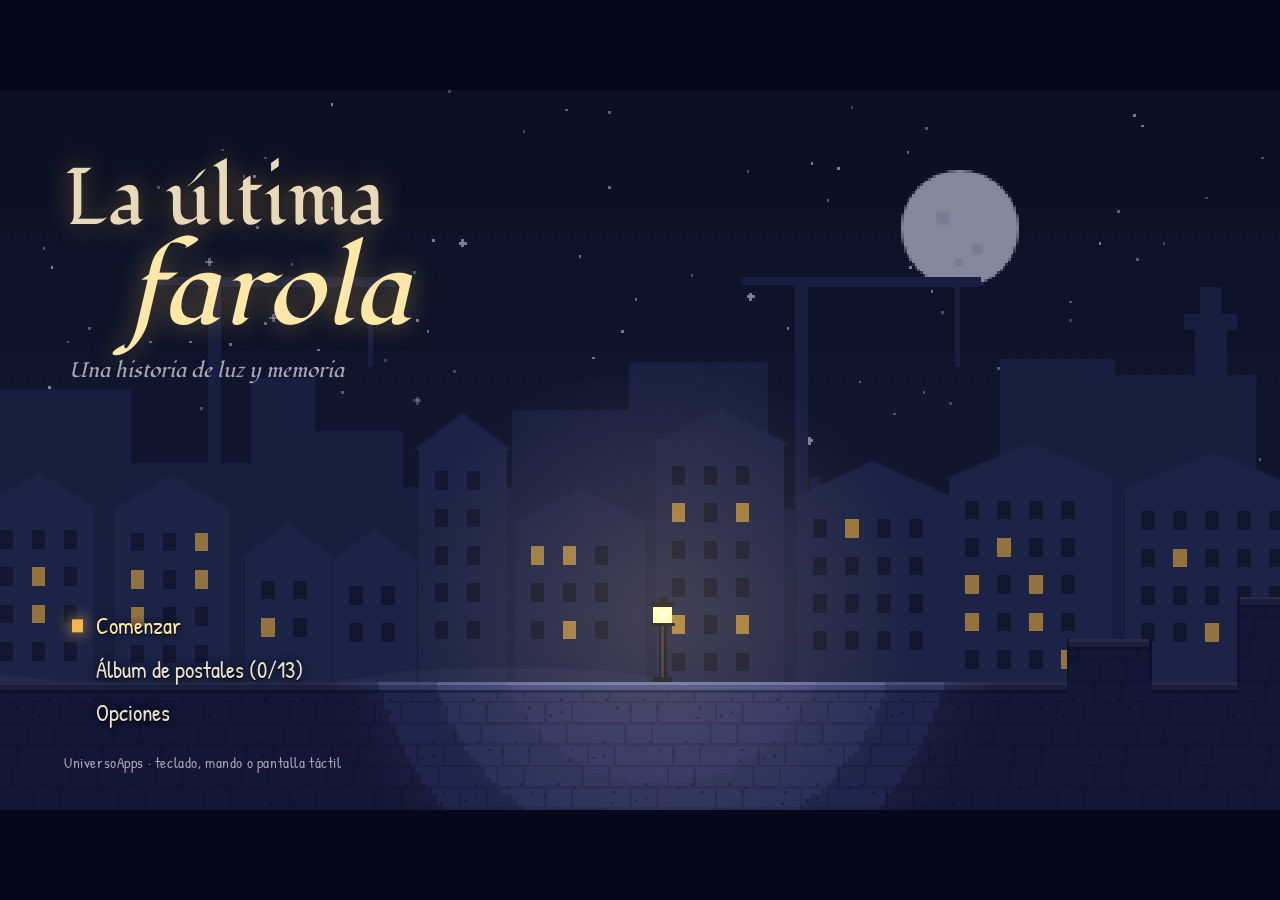
==== index.html @ 629860d8 "Create index.html" ====
<!doctype html>
<html lang="es">
<head>
<meta charset="utf-8">
<title>La última farola</title>
<meta name="viewport" content="width=device-width, initial-scale=1">
<meta http-equiv="refresh" content="0; url=LaUltimaFarola/">
<link rel="canonical" href="LaUltimaFarola/">
</head>
<body style="background:#05071a;color:#e9e2cf;font-family:Georgia,serif;text-align:center;padding-top:20vh">
<p><a style="color:#f2b84b" href="LaUltimaFarola/">Jugar La última farola</a></p>
<script>location.replace('LaUltimaFarola/' + location.hash);</script>
</body>
</html>
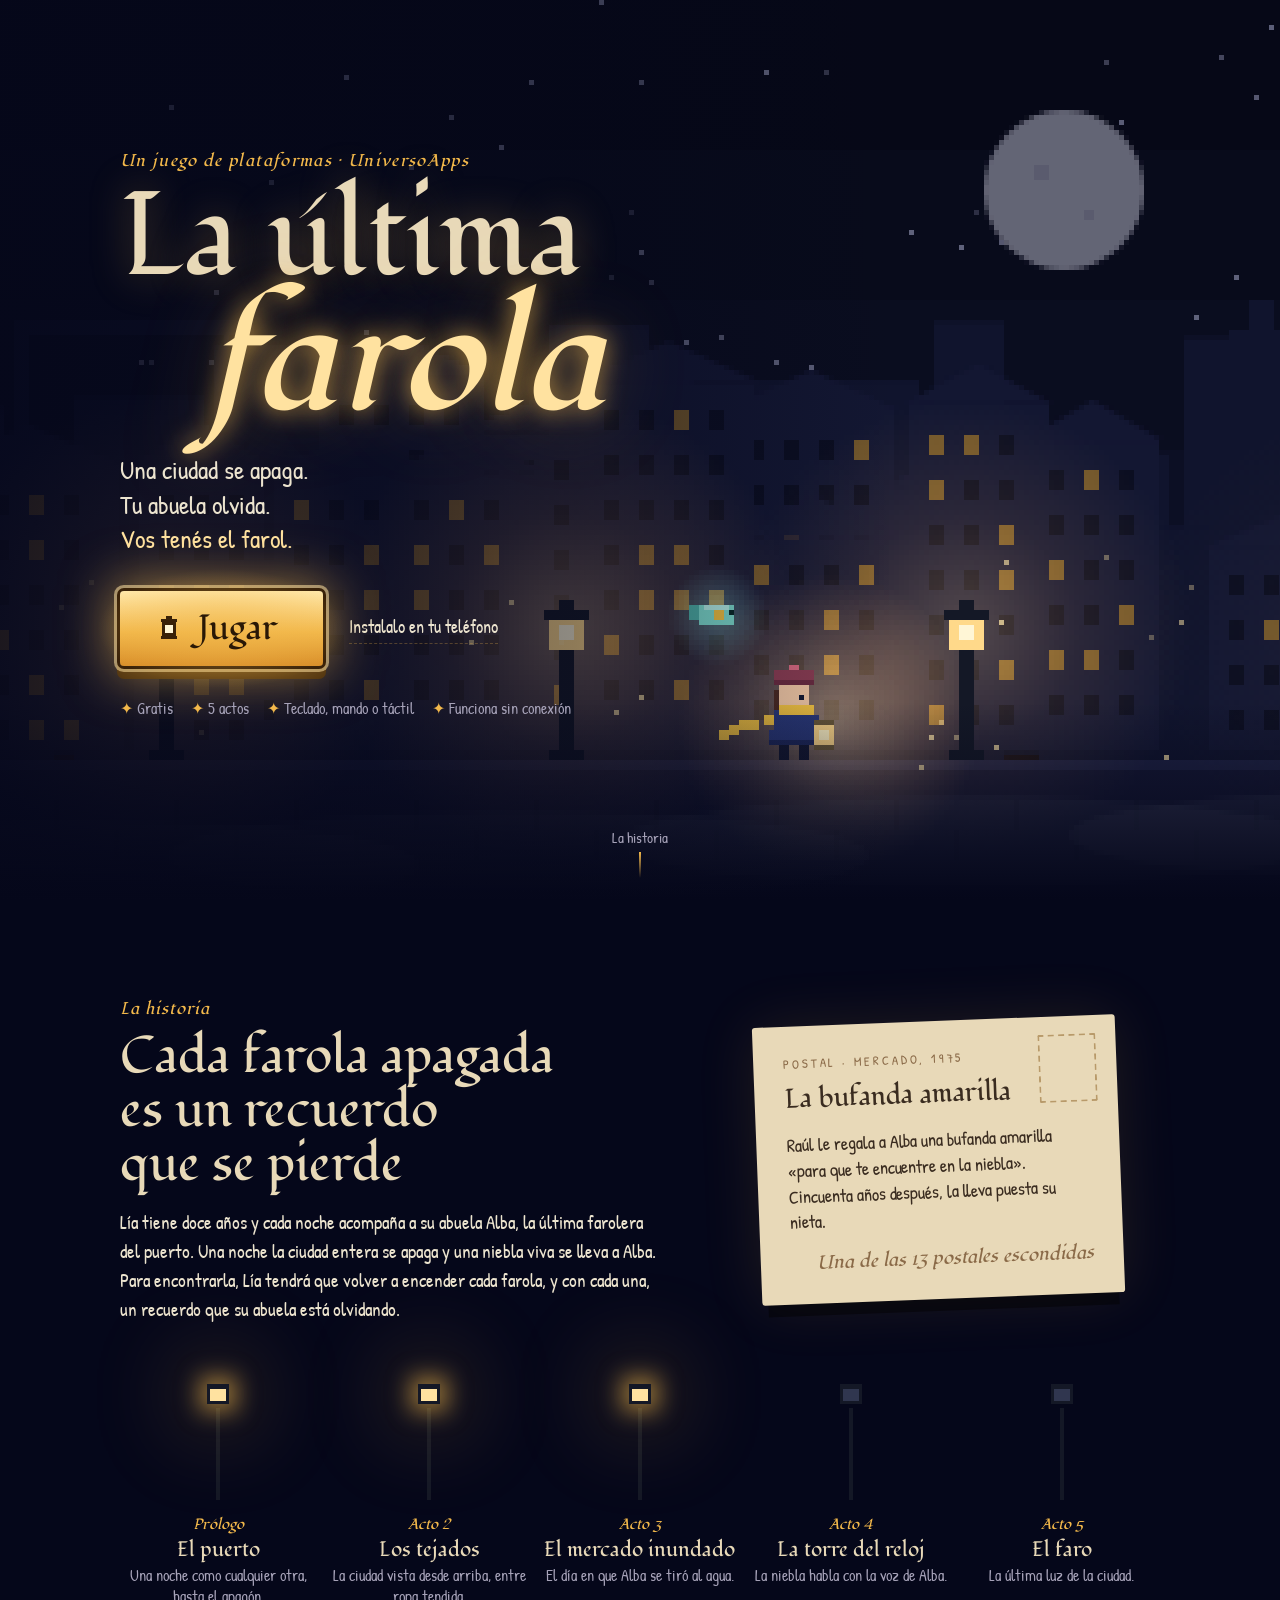
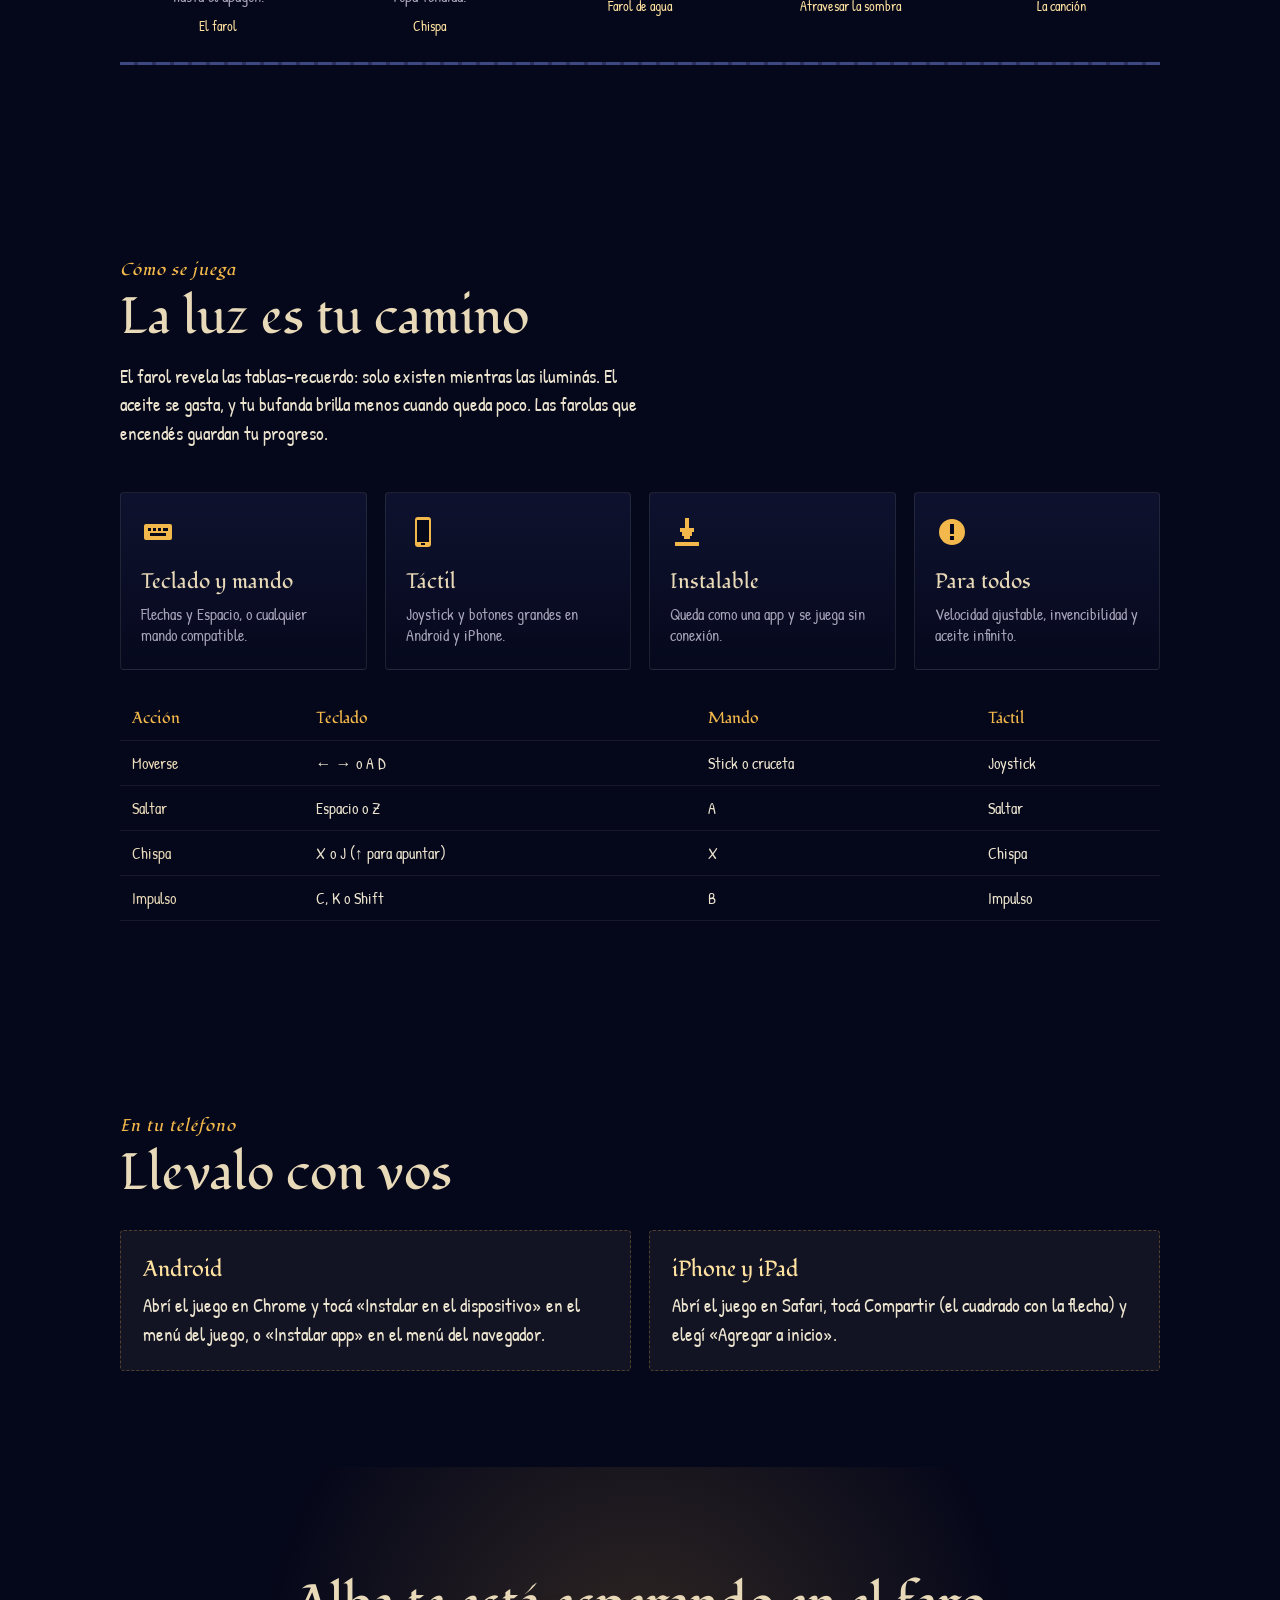
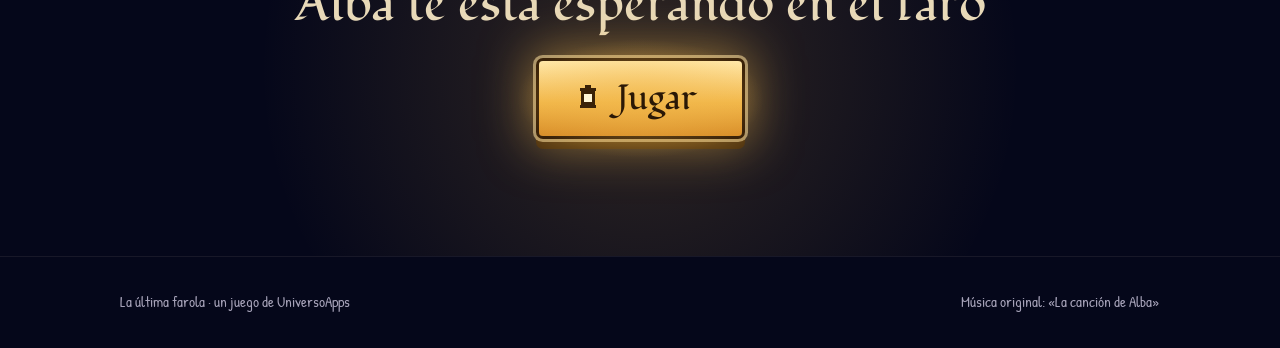
==== commit 840b689d: "Update index.html" ====
--- a/index.html
+++ b/index.html
@@ -3,12 +3,377 @@
 <head>
 <meta charset="utf-8">
 <title>La última farola</title>
-<meta name="viewport" content="width=device-width, initial-scale=1">
-<meta http-equiv="refresh" content="0; url=LaUltimaFarola/">
-<link rel="canonical" href="LaUltimaFarola/">
+<meta name="viewport" content="width=device-width, initial-scale=1, viewport-fit=cover">
+<meta name="description" content="Un juego de plataformas sobre Lía, su abuela Alba y una ciudad que se apaga. Jugalo gratis en el navegador o instalalo en tu teléfono.">
+<meta name="theme-color" content="#05071a">
+<meta property="og:title" content="La última farola">
+<meta property="og:description" content="Una ciudad se apaga. Tu abuela olvida. Vos tenés el farol.">
+<meta property="og:image" content="LaUltimaFarola/icon-512.png">
+<link rel="icon" type="image/png" href="LaUltimaFarola/icon-192.png">
+<link rel="apple-touch-icon" href="LaUltimaFarola/apple-touch-icon.png">
+<link rel="preconnect" href="https://fonts.googleapis.com">
+<link rel="preconnect" href="https://fonts.gstatic.com" crossorigin>
+<link rel="stylesheet" href="https://fonts.googleapis.com/css2?family=Fondamento:ital@0;1&family=Patrick+Hand&display=swap">
+<style>
+/* Concepto: la portada es la calle del puerto de noche; todo lo que importa está iluminado por la farola. */
+:root {
+  --night: #05071a;
+  --night-2: #0c1230;
+  --ink: #ece4cf;
+  --ink-dim: #a7a3b9;
+  --amber: #f2b84b;
+  --amber-hi: #ffe2a0;
+  --sepia: #e8d9b8;
+  --sepia-ink: #3a2c20;
+  --line: rgba(242, 184, 75, 0.28);
+  --display: 'Fondamento', 'Palatino Linotype', 'Book Antiqua', Georgia, serif;
+  --hand: 'Patrick Hand', 'Trebuchet MS', sans-serif;
+  color-scheme: dark;
+}
+* { box-sizing: border-box; }
+html { scroll-behavior: smooth; }
+body { margin: 0; background: var(--night); color: var(--ink); font-family: var(--hand); font-size: 19px; line-height: 1.5; -webkit-font-smoothing: antialiased; overflow-x: hidden; }
+a { color: inherit; }
+.wrap { width: 100%; max-width: 1080px; margin: 0 auto; padding-left: max(20px, env(safe-area-inset-left, 0px)); padding-right: max(20px, env(safe-area-inset-right, 0px)); }
+
+/* ---------- portada ---------- */
+.hero { position: relative; min-height: 100svh; background: #0a0e20; display: grid; align-items: center; overflow: hidden; isolation: isolate; }
+#scene { position: absolute; inset: 0; width: 100%; height: 100%; image-rendering: pixelated; image-rendering: crisp-edges; z-index: -2; }
+.hero::after { content: ''; position: absolute; inset: 0; z-index: -1; background: linear-gradient(90deg, rgba(5, 7, 26, 0.82) 0%, rgba(5, 7, 26, 0.45) 45%, rgba(5, 7, 26, 0) 70%), linear-gradient(0deg, var(--night) 0%, rgba(5, 7, 26, 0) 22%); }
+.hero-inner { padding-block: max(64px, env(safe-area-inset-top, 0px)) 96px; }
+.kicker { font-family: var(--display); font-style: italic; color: var(--amber); font-size: 1.05rem; letter-spacing: 0.08em; margin: 0 0 10px; opacity: 0; animation: rise 1s 0.2s forwards; }
+h1 { margin: 0; font-family: var(--display); font-weight: 400; line-height: 0.92; font-size: clamp(3.4rem, 10vw, 7.4rem); color: var(--sepia); text-shadow: 0 0 40px rgba(242, 184, 75, 0.35); text-wrap: balance; opacity: 0; animation: rise 1.2s 0.4s forwards; }
+h1 em { display: block; padding-left: 0.55em; color: var(--amber-hi); font-size: 1.28em; text-shadow: 0 0 24px rgba(242, 184, 75, 0.75), 0 0 80px rgba(242, 184, 75, 0.4); animation: flicker 6s 2s infinite; }
+.tagline { max-width: 30ch; font-size: clamp(1.25rem, 2.6vw, 1.6rem); line-height: 1.35; margin: 22px 0 34px; color: var(--ink); opacity: 0; animation: rise 1s 0.9s forwards; }
+.tagline span { display: block; }
+.tagline span:last-child { color: var(--amber-hi); }
+.cta { display: flex; flex-wrap: wrap; align-items: center; gap: 18px 26px; opacity: 0; animation: rise 1s 1.2s forwards; }
+
+.play {
+  position: relative; display: inline-flex; align-items: center; gap: 14px; text-decoration: none;
+  font-family: var(--display); font-size: clamp(1.7rem, 4vw, 2.2rem); line-height: 1; color: #2a1806;
+  padding: 20px 46px 20px 34px; border-radius: 4px; background: linear-gradient(180deg, #ffe7a8 0%, #f2b84b 55%, #d98f2a 100%);
+  box-shadow: 0 0 0 3px #3a2208, 0 0 0 6px rgba(255, 226, 160, 0.55), 0 0 50px 8px rgba(242, 184, 75, 0.55), 0 10px 0 3px #3a2208;
+  transform: translateY(0); transition: transform 0.15s, box-shadow 0.15s;
+}
+.play::before { content: ''; position: absolute; inset: -22px; border-radius: 12px; background: radial-gradient(closest-side, rgba(242, 184, 75, 0.45), rgba(242, 184, 75, 0)); z-index: -1; animation: halo 2.4s ease-in-out infinite; }
+.play svg { width: 30px; height: 30px; flex: none; }
+.play:hover { transform: translateY(-3px); box-shadow: 0 0 0 3px #3a2208, 0 0 0 6px rgba(255, 226, 160, 0.8), 0 0 70px 14px rgba(242, 184, 75, 0.7), 0 13px 0 3px #3a2208; }
+.play:active { transform: translateY(6px); box-shadow: 0 0 0 3px #3a2208, 0 0 0 6px rgba(255, 226, 160, 0.55), 0 0 40px 6px rgba(242, 184, 75, 0.5), 0 4px 0 3px #3a2208; }
+.play:focus-visible { outline: 3px solid var(--ink); outline-offset: 8px; }
+.ghost { font-size: 1.15rem; color: var(--ink); text-decoration: none; border-bottom: 1px dashed var(--line); padding-bottom: 2px; }
+.ghost:hover, .ghost:focus-visible { color: var(--amber-hi); border-color: var(--amber); outline: none; }
+.chips { display: flex; flex-wrap: wrap; gap: 8px 18px; margin-top: 30px; color: var(--ink-dim); font-size: 1rem; opacity: 0; animation: rise 1s 1.5s forwards; }
+.chips span::before { content: '✦ '; color: var(--amber); }
+.scroll-hint { position: absolute; left: 50%; bottom: 22px; transform: translateX(-50%); color: var(--ink-dim); font-size: 0.95rem; text-decoration: none; display: grid; justify-items: center; gap: 2px; }
+.scroll-hint i { display: block; width: 2px; height: 26px; background: linear-gradient(var(--amber), transparent); animation: drip 1.8s infinite; }
+
+@keyframes rise { from { opacity: 0; transform: translateY(14px); } to { opacity: 1; transform: none; } }
+@keyframes halo { 0%, 100% { opacity: 0.6; transform: scale(0.96); } 50% { opacity: 1; transform: scale(1.06); } }
+@keyframes flicker { 0%, 100%, 46%, 50%, 54% { opacity: 1; } 48%, 52% { opacity: 0.82; } }
+@keyframes drip { from { transform: scaleY(0.3); transform-origin: top; opacity: 1; } to { transform: scaleY(1); opacity: 0; } }
+
+/* ---------- secciones ---------- */
+section.block { padding-block: 96px; }
+.eyebrow { font-family: var(--display); font-style: italic; color: var(--amber); letter-spacing: 0.06em; margin: 0 0 8px; font-size: 1.05rem; }
+h2 { font-family: var(--display); font-weight: 400; color: var(--sepia); font-size: clamp(2.1rem, 5vw, 3.2rem); line-height: 1.05; margin: 0 0 18px; text-wrap: balance; }
+.lead { max-width: 60ch; color: var(--ink); font-size: 1.2rem; margin: 0; }
+
+.story { display: grid; grid-template-columns: minmax(0, 1.1fr) minmax(0, 0.9fr); gap: 56px; align-items: center; }
+.postcard { position: relative; background: var(--sepia); color: var(--sepia-ink); padding: 28px 30px 26px; border-radius: 3px; transform: rotate(-2.2deg); box-shadow: 0 18px 0 -6px rgba(0, 0, 0, 0.45), 0 0 60px rgba(242, 184, 75, 0.12); }
+.postcard::after { content: ''; position: absolute; top: 18px; right: 20px; width: 54px; height: 64px; border: 2px dashed #b89a6a; border-radius: 2px; }
+.postcard .label { font-size: 0.8rem; letter-spacing: 0.22em; text-transform: uppercase; color: #8a6a48; }
+.postcard h3 { font-family: var(--display); font-weight: 400; font-size: 1.7rem; margin: 6px 0 12px; max-width: 14ch; }
+.postcard p { margin: 0; font-size: 1.15rem; line-height: 1.4; }
+.postcard .sign { margin-top: 14px; text-align: right; font-family: var(--display); font-style: italic; color: #8a6a48; }
+
+/* la calle de los actos: cada acto es una farola */
+.street { position: relative; margin-top: 56px; display: grid; grid-template-columns: repeat(5, minmax(0, 1fr)); gap: 14px; }
+.street::before { content: ''; position: absolute; left: 0; right: 0; bottom: 0; height: 3px; background: repeating-linear-gradient(90deg, #3e4880 0 14px, #2a3160 14px 18px); }
+.act { position: relative; padding: 0 0 26px; text-align: center; }
+.lamp { width: 30px; height: 120px; margin: 0 auto 14px; position: relative; }
+.lamp .post { position: absolute; left: 13px; bottom: 0; width: 4px; height: 92px; background: #141826; }
+.lamp .head { position: absolute; left: 4px; top: 4px; width: 22px; height: 20px; background: #30364f; border: 3px solid #141826; border-top-width: 5px; transition: background 0.6s, box-shadow 0.6s; }
+.act.lit .lamp .head { background: var(--amber-hi); box-shadow: 0 0 22px 8px rgba(242, 184, 75, 0.55), 0 0 90px 30px rgba(242, 184, 75, 0.18); }
+.act .num { font-family: var(--display); font-style: italic; color: var(--amber); font-size: 0.95rem; }
+.act h3 { font-family: var(--display); font-weight: 400; color: var(--sepia); margin: 2px 0 4px; font-size: 1.3rem; line-height: 1.15; }
+.act p { margin: 0; color: var(--ink-dim); font-size: 0.98rem; line-height: 1.3; }
+.act .gift { display: inline-block; margin-top: 8px; font-size: 0.9rem; color: var(--amber-hi); }
+
+.features { display: grid; grid-template-columns: repeat(4, minmax(0, 1fr)); gap: 18px; margin-top: 44px; }
+.feat { padding: 22px 20px; border: 1px solid rgba(236, 228, 207, 0.1); border-radius: 4px; background: linear-gradient(180deg, rgba(20, 26, 60, 0.6), rgba(10, 13, 34, 0.4)); }
+.feat svg { width: 34px; height: 34px; color: var(--amber); }
+.feat h3 { font-family: var(--display); font-weight: 400; margin: 10px 0 6px; font-size: 1.3rem; color: var(--sepia); }
+.feat p { margin: 0; color: var(--ink-dim); font-size: 1rem; line-height: 1.35; }
+
+.keys { margin-top: 26px; width: 100%; border-collapse: collapse; font-size: 1rem; }
+.keys th, .keys td { text-align: left; padding: 10px 12px; border-bottom: 1px solid rgba(236, 228, 207, 0.08); }
+.keys th { color: var(--amber); font-weight: 400; font-family: var(--display); }
+.keys td:first-child { color: var(--sepia); }
+.table-scroll { overflow-x: auto; }
+
+.install { display: grid; grid-template-columns: repeat(2, minmax(0, 1fr)); gap: 18px; margin-top: 30px; }
+.install div { padding: 22px; border-radius: 4px; background: rgba(232, 217, 184, 0.06); border: 1px dashed var(--line); }
+.install h3 { margin: 0 0 6px; font-family: var(--display); font-weight: 400; color: var(--amber-hi); font-size: 1.35rem; }
+.install p { margin: 0; color: var(--ink); }
+
+.final { text-align: center; padding-block: 110px 120px; position: relative; overflow: hidden; }
+.final::before { content: ''; position: absolute; left: 50%; top: 52%; width: 760px; height: 760px; transform: translate(-50%, -50%); background: radial-gradient(closest-side, rgba(242, 184, 75, 0.18), rgba(242, 184, 75, 0)); pointer-events: none; }
+.final h2 { margin-bottom: 30px; position: relative; }
+.final .play { position: relative; }
+footer { padding-block: 34px calc(34px + env(safe-area-inset-bottom, 0px)); border-top: 1px solid rgba(236, 228, 207, 0.08); color: var(--ink-dim); font-size: 0.95rem; }
+footer .wrap { display: flex; flex-wrap: wrap; justify-content: space-between; gap: 10px; }
+
+@media (max-width: 860px) {
+  .story { grid-template-columns: 1fr; gap: 40px; }
+  .street { grid-template-columns: repeat(5, minmax(150px, 1fr)); overflow-x: auto; padding-bottom: 6px; scroll-snap-type: x mandatory; }
+  .act { scroll-snap-align: start; }
+  .features { grid-template-columns: repeat(2, minmax(0, 1fr)); }
+}
+@media (max-width: 560px) {
+  body { font-size: 18px; }
+  .hero { align-items: start; }
+  .hero-inner { padding-top: max(48px, env(safe-area-inset-top, 0px)); padding-bottom: 30vh; }
+  .tagline { margin: 16px 0 26px; }
+  .chips { margin-top: 22px; }
+  .hero::after { background: linear-gradient(180deg, rgba(5, 7, 26, 0.6) 0%, rgba(5, 7, 26, 0.35) 50%, rgba(5, 7, 26, 0) 70%), linear-gradient(0deg, var(--night) 0%, rgba(5, 7, 26, 0) 14%); }
+  .features, .install { grid-template-columns: 1fr; }
+  .play { padding: 18px 38px 18px 28px; }
+  section.block { padding-block: 72px; }
+}
+@media (max-height: 540px) and (orientation: landscape) {
+  .hero-inner { padding-block: 20px 36px; }
+  .kicker { margin-bottom: 2px; font-size: 0.9rem; }
+  h1 { font-size: 16vh; }
+  .tagline { margin: 10px 0 18px; font-size: 1.1rem; max-width: none; }
+  .tagline span { display: inline; }
+  .tagline span + span::before { content: ' '; }
+  .play { font-size: 1.5rem; padding: 14px 32px 14px 24px; }
+  .chips, .scroll-hint { display: none; }
+}
+@media (prefers-reduced-motion: reduce) {
+  *, *::before, *::after { animation: none !important; transition: none !important; }
+  .kicker, h1, .tagline, .cta, .chips { opacity: 1; }
+  html { scroll-behavior: auto; }
+}
+</style>
 </head>
-<body style="background:#05071a;color:#e9e2cf;font-family:Georgia,serif;text-align:center;padding-top:20vh">
-<p><a style="color:#f2b84b" href="LaUltimaFarola/">Jugar La última farola</a></p>
-<script>location.replace('LaUltimaFarola/' + location.hash);</script>
+<body>
+
+<header class="hero">
+  <canvas id="scene" width="320" height="180" aria-hidden="true"></canvas>
+  <div class="wrap hero-inner">
+    <p class="kicker">Un juego de plataformas · UniversoApps</p>
+    <h1>La última <em>farola</em></h1>
+    <p class="tagline"><span>Una ciudad se apaga.</span><span>Tu abuela olvida.</span><span>Vos tenés el farol.</span></p>
+    <div class="cta">
+      <a class="play" href="LaUltimaFarola/" id="play-top">
+        <svg viewBox="0 0 30 30" aria-hidden="true"><rect x="12" y="2" width="6" height="3" fill="#3a2208"/><rect x="7" y="5" width="16" height="3" fill="#3a2208"/><rect x="8" y="8" width="14" height="14" fill="#3a2208"/><rect x="11" y="11" width="8" height="8" fill="#fff6d6"/><rect x="7" y="22" width="16" height="3" fill="#3a2208"/></svg>
+        Jugar
+      </a>
+      <a class="ghost" href="#instalar">Instalalo en tu teléfono</a>
+    </div>
+    <div class="chips"><span>Gratis</span><span>5 actos</span><span>Teclado, mando o táctil</span><span>Funciona sin conexión</span></div>
+  </div>
+  <a class="scroll-hint" href="#historia">La historia<i></i></a>
+</header>
+
+<main>
+  <section class="block" id="historia">
+    <div class="wrap story">
+      <div>
+        <p class="eyebrow">La historia</p>
+        <h2>Cada farola apagada es un recuerdo que se pierde</h2>
+        <p class="lead">Lía tiene doce años y cada noche acompaña a su abuela Alba, la última farolera del puerto. Una noche la ciudad entera se apaga y una niebla viva se lleva a Alba. Para encontrarla, Lía tendrá que volver a encender cada farola, y con cada una, un recuerdo que su abuela está olvidando.</p>
+      </div>
+      <figure class="postcard" aria-label="Postal de Alba">
+        <div class="label">Postal · Mercado, 1975</div>
+        <h3>La bufanda amarilla</h3>
+        <p>Raúl le regala a Alba una bufanda amarilla «para que te encuentre en la niebla». Cincuenta años después, la lleva puesta su nieta.</p>
+        <div class="sign">Una de las 13 postales escondidas</div>
+      </figure>
+    </div>
+
+    <div class="wrap">
+      <div class="street" id="street" aria-label="Los cinco actos">
+        <article class="act"><div class="lamp" aria-hidden="true"><div class="post"></div><div class="head"></div></div><div class="num">Prólogo</div><h3>El puerto</h3><p>Una noche como cualquier otra, hasta el apagón.</p><span class="gift">El farol</span></article>
+        <article class="act"><div class="lamp" aria-hidden="true"><div class="post"></div><div class="head"></div></div><div class="num">Acto 2</div><h3>Los tejados</h3><p>La ciudad vista desde arriba, entre ropa tendida.</p><span class="gift">Chispa</span></article>
+        <article class="act"><div class="lamp" aria-hidden="true"><div class="post"></div><div class="head"></div></div><div class="num">Acto 3</div><h3>El mercado inundado</h3><p>El día en que Alba se tiró al agua.</p><span class="gift">Farol de agua</span></article>
+        <article class="act"><div class="lamp" aria-hidden="true"><div class="post"></div><div class="head"></div></div><div class="num">Acto 4</div><h3>La torre del reloj</h3><p>La niebla habla con la voz de Alba.</p><span class="gift">Atravesar la sombra</span></article>
+        <article class="act"><div class="lamp" aria-hidden="true"><div class="post"></div><div class="head"></div></div><div class="num">Acto 5</div><h3>El faro</h3><p>La última luz de la ciudad.</p><span class="gift">La canción</span></article>
+      </div>
+    </div>
+  </section>
+
+  <section class="block" id="como">
+    <div class="wrap">
+      <p class="eyebrow">Cómo se juega</p>
+      <h2>La luz es tu camino</h2>
+      <p class="lead">El farol revela las tablas-recuerdo: solo existen mientras las iluminás. El aceite se gasta, y tu bufanda brilla menos cuando queda poco. Las farolas que encendés guardan tu progreso.</p>
+      <div class="features">
+        <div class="feat"><svg viewBox="0 0 34 34" fill="currentColor" aria-hidden="true"><rect x="3" y="9" width="28" height="16" rx="2"/><rect x="7" y="13" width="3" height="3" fill="#05071a"/><rect x="12" y="13" width="3" height="3" fill="#05071a"/><rect x="17" y="13" width="3" height="3" fill="#05071a"/><rect x="22" y="13" width="5" height="3" fill="#05071a"/><rect x="9" y="18" width="16" height="3" fill="#05071a"/></svg><h3>Teclado y mando</h3><p>Flechas y Espacio, o cualquier mando compatible.</p></div>
+        <div class="feat"><svg viewBox="0 0 34 34" fill="currentColor" aria-hidden="true"><rect x="9" y="2" width="16" height="30" rx="3"/><rect x="11" y="5" width="12" height="22" fill="#05071a"/><rect x="15" y="28" width="4" height="2" fill="#05071a"/></svg><h3>Táctil</h3><p>Joystick y botones grandes en Android y iPhone.</p></div>
+        <div class="feat"><svg viewBox="0 0 34 34" fill="currentColor" aria-hidden="true"><rect x="15" y="3" width="4" height="16"/><rect x="10" y="13" width="14" height="4"/><rect x="12" y="17" width="10" height="4"/><rect x="14" y="21" width="6" height="3"/><rect x="5" y="27" width="24" height="4"/></svg><h3>Instalable</h3><p>Queda como una app y se juega sin conexión.</p></div>
+        <div class="feat"><svg viewBox="0 0 34 34" fill="currentColor" aria-hidden="true"><circle cx="17" cy="17" r="13"/><rect x="15" y="9" width="4" height="10" fill="#05071a"/><rect x="15" y="21" width="4" height="4" fill="#05071a"/></svg><h3>Para todos</h3><p>Velocidad ajustable, invencibilidad y aceite infinito.</p></div>
+      </div>
+      <div class="table-scroll">
+        <table class="keys">
+          <thead><tr><th>Acción</th><th>Teclado</th><th>Mando</th><th>Táctil</th></tr></thead>
+          <tbody>
+            <tr><td>Moverse</td><td>← → o A D</td><td>Stick o cruceta</td><td>Joystick</td></tr>
+            <tr><td>Saltar</td><td>Espacio o Z</td><td>A</td><td>Saltar</td></tr>
+            <tr><td>Chispa</td><td>X o J (↑ para apuntar)</td><td>X</td><td>Chispa</td></tr>
+            <tr><td>Impulso</td><td>C, K o Shift</td><td>B</td><td>Impulso</td></tr>
+          </tbody>
+        </table>
+      </div>
+    </div>
+  </section>
+
+  <section class="block" id="instalar">
+    <div class="wrap">
+      <p class="eyebrow">En tu teléfono</p>
+      <h2>Llevalo con vos</h2>
+      <div class="install">
+        <div><h3>Android</h3><p>Abrí el juego en Chrome y tocá «Instalar en el dispositivo» en el menú del juego, o «Instalar app» en el menú del navegador.</p></div>
+        <div><h3>iPhone y iPad</h3><p>Abrí el juego en Safari, tocá Compartir (el cuadrado con la flecha) y elegí «Agregar a inicio».</p></div>
+      </div>
+    </div>
+  </section>
+
+  <section class="final">
+    <div class="wrap">
+      <h2>Alba te está esperando en el faro</h2>
+      <a class="play" href="LaUltimaFarola/">
+        <svg viewBox="0 0 30 30" aria-hidden="true"><rect x="12" y="2" width="6" height="3" fill="#3a2208"/><rect x="7" y="5" width="16" height="3" fill="#3a2208"/><rect x="8" y="8" width="14" height="14" fill="#3a2208"/><rect x="11" y="11" width="8" height="8" fill="#fff6d6"/><rect x="7" y="22" width="16" height="3" fill="#3a2208"/></svg>
+        Jugar
+      </a>
+    </div>
+  </section>
+</main>
+
+<footer><div class="wrap"><span>La última farola · un juego de UniversoApps</span><span>Música original: «La canción de Alba»</span></div></footer>
+
+<script>
+(() => {
+  const c = document.getElementById('scene'), x = c.getContext('2d');
+  const W = 320, H = 180;
+  const still = matchMedia('(prefers-reduced-motion: reduce)').matches;
+  let s = 7; const r = () => ((s = (s * 16807) % 2147483647) / 2147483647);
+  const stars = Array.from({ length: 70 }, () => [r() * W, r() * H * 0.55, r()]);
+  // edificios en dos capas
+  const far = [], mid = [];
+  for (let px = -20; px < W * 2; px += 12 + r() * 22) far.push([px, 30 + r() * 46, 12 + r() * 22]);
+  for (let px = -20; px < W * 2; px += 24 + r() * 18) mid.push([px, 34 + r() * 42, 22 + r() * 16, Array.from({ length: 30 }, () => r() < 0.22)]);
+  const lamps = [70, 150, 230, 310];
+  const motes = Array.from({ length: 26 }, () => ({ x: r() * W, y: 120 + r() * 50, v: 4 + r() * 8, p: r() * 6 }));
+  const scarf = Array.from({ length: 7 }, (_, i) => ({ x: 0, y: 0, px: 0, py: 0 }));
+  const lia = { x: 196, y: 152 };
+  function px(cl, a, b, w, h) { x.fillStyle = cl; x.fillRect(Math.round(a), Math.round(b), w, h); }
+  function frame(t) {
+    const tt = t / 1000;
+    // cielo en bandas
+    const bands = ['#0a0e20', '#0e1329', '#121832', '#161d3c', '#1b2346'];
+    bands.forEach((b, i) => px(b, 0, i * 30, W, 31));
+    for (const [sx, sy, k] of stars) { x.globalAlpha = 0.35 + 0.65 * Math.abs(Math.sin(tt * (0.6 + k) + k * 9)); px('#cfd6ff', sx, sy, 1, 1); }
+    x.globalAlpha = 1;
+    // luna
+    x.fillStyle = '#d9dcf0'; x.beginPath(); x.arc(250, 38, 16, 0, 7); x.fill(); px('#c3c7e0', 244, 33, 3, 3); px('#c3c7e0', 254, 42, 2, 2);
+    // capa lejana
+    const fo = (tt * 2) % W;
+    x.fillStyle = '#1f2750';
+    for (const [bx, h, w] of far) { const X = ((bx - fo) % (W + 40) + W + 40) % (W + 40) - 20; x.fillRect(Math.round(X), 140 - h, Math.round(w), h + 40); }
+    // grúa y faro lejano
+    px('#1f2750', 40, 64, 3, 80); px('#1f2750', 40, 64, 48, 3); px('#1f2750', 82, 66, 1, 20);
+    px('#1f2750', 286, 70, 7, 74); px('#1f2750', 283, 66, 13, 4); px('#1f2750', 287, 60, 5, 6);
+    // capa media con ventanas
+    const mo = (tt * 5) % (W + 40);
+    for (const [bx, h, w, win] of mid) {
+      const X = Math.round(((bx - mo) % (W + 40) + W + 40) % (W + 40) - 20);
+      x.fillStyle = '#262e5c'; x.fillRect(X, 150 - h, Math.round(w), h);
+      x.beginPath(); x.moveTo(X - 1, 150 - h); x.lineTo(X + w / 2, 150 - h - 8); x.lineTo(X + w + 1, 150 - h); x.fill();
+      let k = 0; for (let wy = 150 - h + 6; wy < 144; wy += 9) for (let wx = X + 4; wx < X + w - 5; wx += 7) { px(win[k++ % 30] ? '#f2b84b' : '#151a35', wx, wy, 3, 4); }
+    }
+    // calle
+    px('#2a3160', 0, 152, W, 28); px('#3e4880', 0, 152, W, 2);
+    for (let k = 0; k < W; k += 12) px('#232a55', k + ((tt * 0) | 0), 160 + ((k / 12) % 2) * 6, 1, 6);
+    // oscuridad + luces
+    x.fillStyle = 'rgba(4,5,18,0.55)'; x.fillRect(0, 0, W, H);
+    x.globalCompositeOperation = 'lighter';
+    const lit = (i) => still ? 1 : Math.min(1, Math.max(0, tt * 1.4 - 0.8 - i * 0.55));
+    lamps.forEach((lx, i) => {
+      const a = lit(i); if (a <= 0) return;
+      const fl = 1 + Math.sin(tt * 11 + i) * 0.02;
+      const g = x.createRadialGradient(lx, 126, 0, lx, 126, 46 * fl);
+      g.addColorStop(0, 'rgba(255,200,110,' + (0.38 * a) + ')'); g.addColorStop(0.5, 'rgba(255,170,70,' + (0.14 * a) + ')'); g.addColorStop(1, 'rgba(255,170,70,0)');
+      x.fillStyle = g; x.fillRect(lx - 50, 76, 100, 100);
+    });
+    const lg = x.createRadialGradient(lia.x + 7, lia.y - 7, 0, lia.x + 7, lia.y - 7, 30);
+    lg.addColorStop(0, 'rgba(255,210,130,0.45)'); lg.addColorStop(1, 'rgba(255,170,70,0)'); x.fillStyle = lg; x.fillRect(lia.x - 30, lia.y - 40, 70, 60);
+    x.globalCompositeOperation = 'source-over';
+    // farolas
+    lamps.forEach((lx, i) => {
+      const a = lit(i);
+      px('#141826', lx - 1, 130, 3, 22); px('#141826', lx - 3, 150, 7, 2); px('#141826', lx - 4, 122, 9, 2);
+      px(a > 0.5 ? (Math.sin(tt * 13 + i) > 0.7 ? '#ffe7a8' : '#ffd98a') : '#30364f', lx - 3, 124, 7, 6);
+      if (a > 0.5) px('#fff6d6', lx - 1, 125, 3, 3);
+      px('#141826', lx - 1, 120, 3, 2);
+    });
+    // Lía con su farol y la bufanda al viento
+    const L = lia, bob = Math.sin(tt * 3) > 0.75 ? 1 : 0;
+    const sx = L.x - 1, sy = L.y - 10 + bob;
+    scarf[0].x = sx; scarf[0].y = sy;
+    for (let i = 1; i < scarf.length; i++) { const q = scarf[i]; const vx = (q.x - q.px) * 0.85, vy = (q.y - q.py) * 0.85; q.px = q.x; q.py = q.y; q.x += vx - 0.18 - Math.sin(tt * 2.5 + i) * 0.06; q.y += vy + 0.05 + Math.sin(tt * 3 + i * 0.7) * 0.05; }
+    for (let k = 0; k < 4; k++) for (let i = 1; i < scarf.length; i++) { const a = scarf[i - 1], b = scarf[i]; const dx = b.x - a.x, dy = b.y - a.y, d = Math.hypot(dx, dy) || 1, f = (d - 2.2) / d; if (i === 1) { b.x -= dx * f; b.y -= dy * f; } else { a.x += dx * f * 0.5; a.y += dy * f * 0.5; b.x -= dx * f * 0.5; b.y -= dy * f * 0.5; } }
+    for (let i = 1; i < scarf.length; i++) px('#f5c542', scarf[i].x - 1, scarf[i].y - 1, 2, 2);
+    const X = L.x, Y = L.y + bob;
+    px('#151a33', X - 3, Y - 3, 2, 3); px('#151a33', X + 1, Y - 3, 2, 3);
+    px('#2b3a7a', X - 4, Y - 11, 8, 8); px('#2b3a7a', X - 5, Y - 6, 10, 3); px('#1f2a5c', X - 5, Y - 4, 10, 1);
+    px('#f0c7a4', X - 3, Y - 15, 6, 5); px('#4a2a22', X - 4, Y - 14, 1, 4); px('#141a33', X + 1, Y - 13, 1, 1);
+    px('#8a3d52', X - 4, Y - 18, 8, 3); px('#6a2c40', X - 4, Y - 16, 8, 1); px('#d86a80', X - 1, Y - 19, 2, 1);
+    px('#f5c542', X - 3, Y - 11, 7, 2);
+    px('#2b3a7a', X + 2, Y - 9, 3, 2); px('#6b5a3a', X + 4, Y - 8, 4, 1); px('#ffd98a', X + 4, Y - 7, 4, 4); px('#fff3c4', X + 5, Y - 6, 2, 2); px('#6b5a3a', X + 4, Y - 3, 4, 1);
+    // pez lámpara
+    const fx = L.x - 18 + Math.sin(tt * 1.3) * 4, fy = L.y - 26 + Math.sin(tt * 2.4) * 3;
+    x.globalCompositeOperation = 'lighter'; const fg = x.createRadialGradient(fx, fy, 0, fx, fy, 10); fg.addColorStop(0, 'rgba(127,224,208,0.35)'); fg.addColorStop(1, 'rgba(127,224,208,0)'); x.fillStyle = fg; x.fillRect(fx - 10, fy - 10, 20, 20); x.globalCompositeOperation = 'source-over';
+    const tail = Math.sin(tt * 10) > 0 ? 1 : 0;
+    px('#4fb3a8', fx - 6, fy - 2 + tail, 2, 3); px('#7fe0d0', fx - 4, fy - 2, 7, 4); px('#b8f4ea', fx - 3, fy - 2, 5, 1); px('#f5c542', fx - 1, fy - 1, 2, 2); px('#0a2a28', fx + 2, fy - 1, 1, 1);
+    // motas de luz
+    for (const m of motes) {
+      if (!still) { m.y -= m.v * 0.016; m.x += Math.sin(tt + m.p) * 0.08; if (m.y < 90) { m.y = 172; m.x = r() * W; } }
+      x.globalAlpha = 0.25 + 0.5 * Math.abs(Math.sin(tt * 2 + m.p)); px('#ffe7a8', m.x, m.y, 1, 1);
+    }
+    x.globalAlpha = 1;
+    // niebla al ras
+    for (let i = 0; i < 5; i++) { x.globalAlpha = 0.07; x.fillStyle = '#c7cbe0'; x.beginPath(); x.ellipse(((i * 90 + tt * 6) % 420) - 50, 170 + Math.sin(i + tt * 0.4) * 3, 70, 9, 0, 0, 7); x.fill(); }
+    x.globalAlpha = 1;
+    if (!still) requestAnimationFrame(frame);
+  }
+  // escena en pantalla completa: se recorta como "cover" y Lía queda a la derecha
+  function fit() {
+    const vw = innerWidth, vh = c.parentElement.clientHeight || innerHeight;
+    let k, left;
+    if (vh > vw * 1.1) { // teléfono vertical: la escena ocupa la parte de abajo
+      k = Math.max(vw / W * 1.45, (vh * 0.5) / H);
+      left = Math.min(0, Math.max(vw - W * k, vw * 0.7 - lia.x * k));
+    } else {
+      k = Math.max(vw / W, vh / H);
+      left = Math.min(0, Math.max(vw - W * k, vw * 0.62 - lia.x * k));
+    }
+    c.style.inset = 'auto';
+    c.style.width = W * k + 'px'; c.style.height = H * k + 'px';
+    c.style.left = left + 'px'; c.style.top = (vh - H * k) + 'px';
+  }
+  addEventListener('resize', fit); fit();
+  requestAnimationFrame(frame);
+
+  // las farolas de los actos se encienden al entrar en pantalla
+  const acts = document.querySelectorAll('.act');
+  if ('IntersectionObserver' in window && !still) {
+    const io = new IntersectionObserver(es => es.forEach(e => { if (e.isIntersecting) { const i = [...acts].indexOf(e.target); setTimeout(() => e.target.classList.add('lit'), i * 260); io.unobserve(e.target); } }), { threshold: 0.4 });
+    acts.forEach(a => io.observe(a));
+  } else acts.forEach(a => a.classList.add('lit'));
+})();
+</script>
 </body>
 </html>
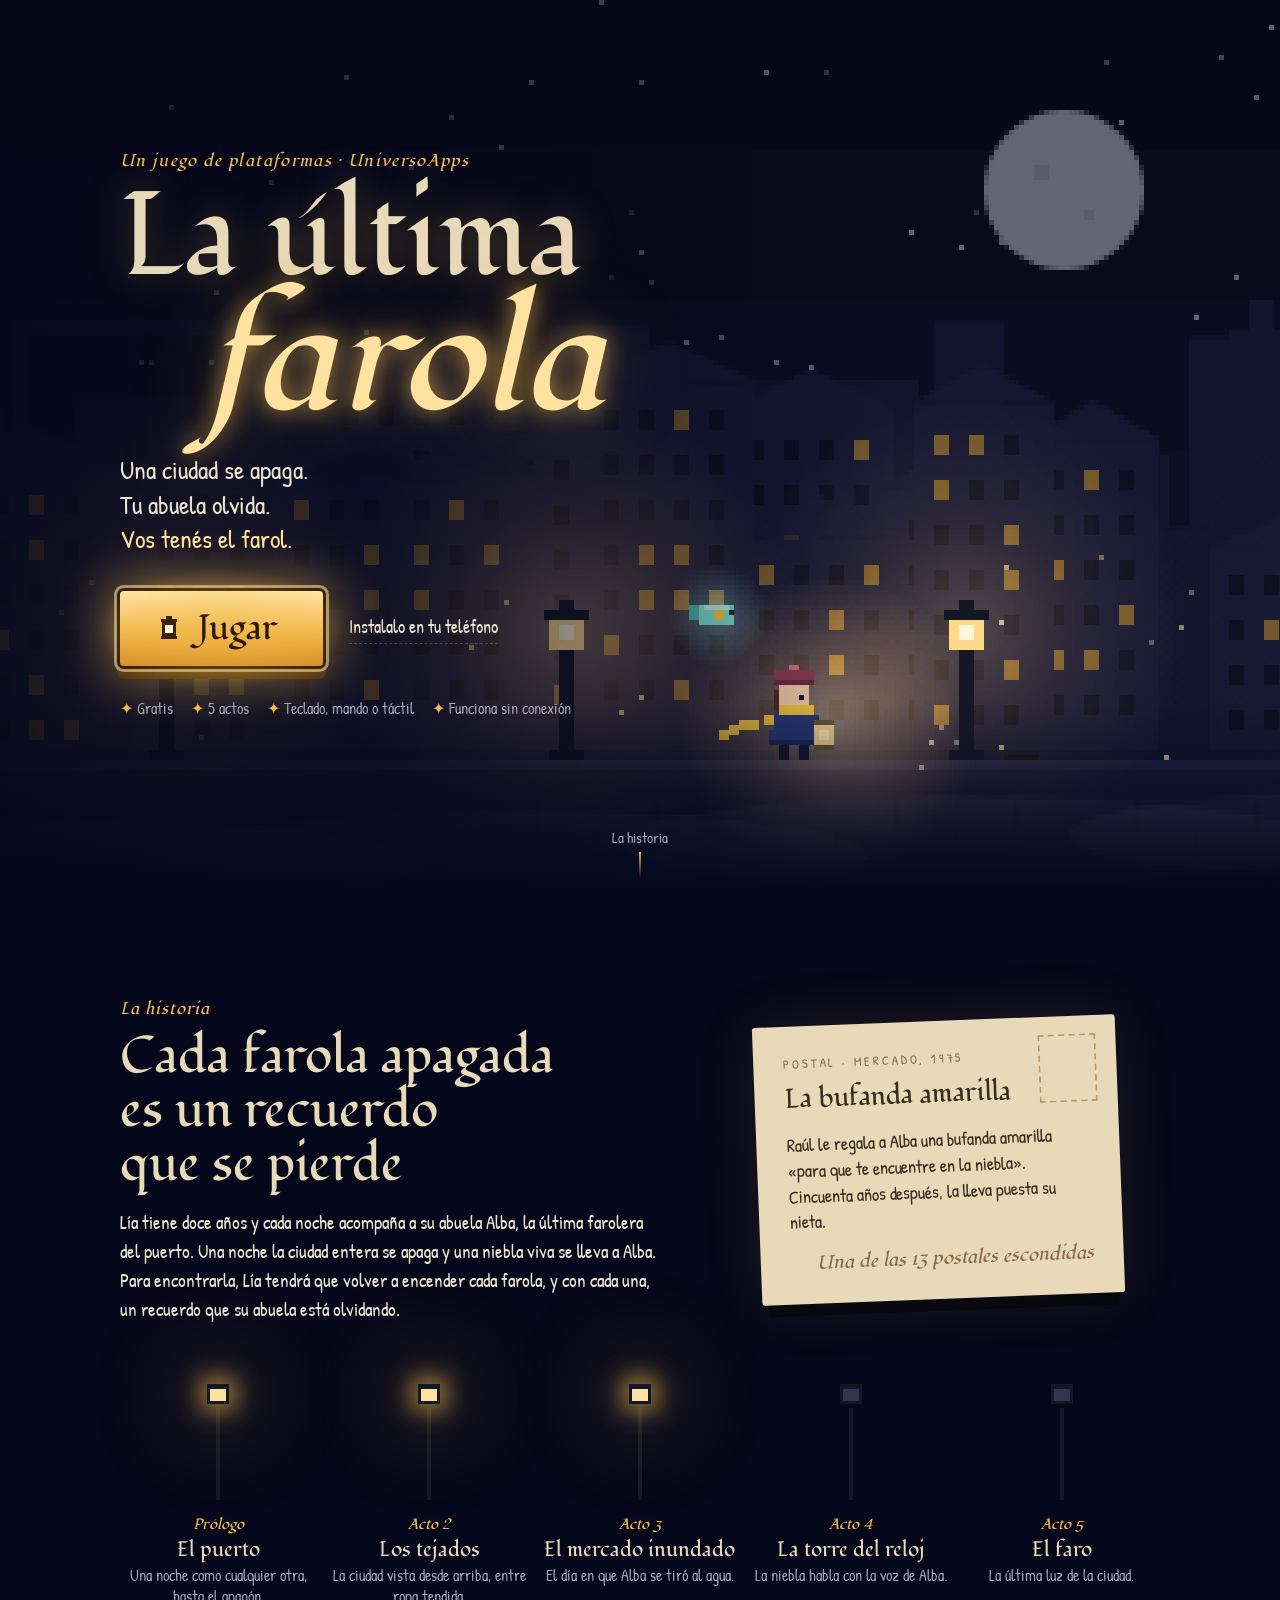
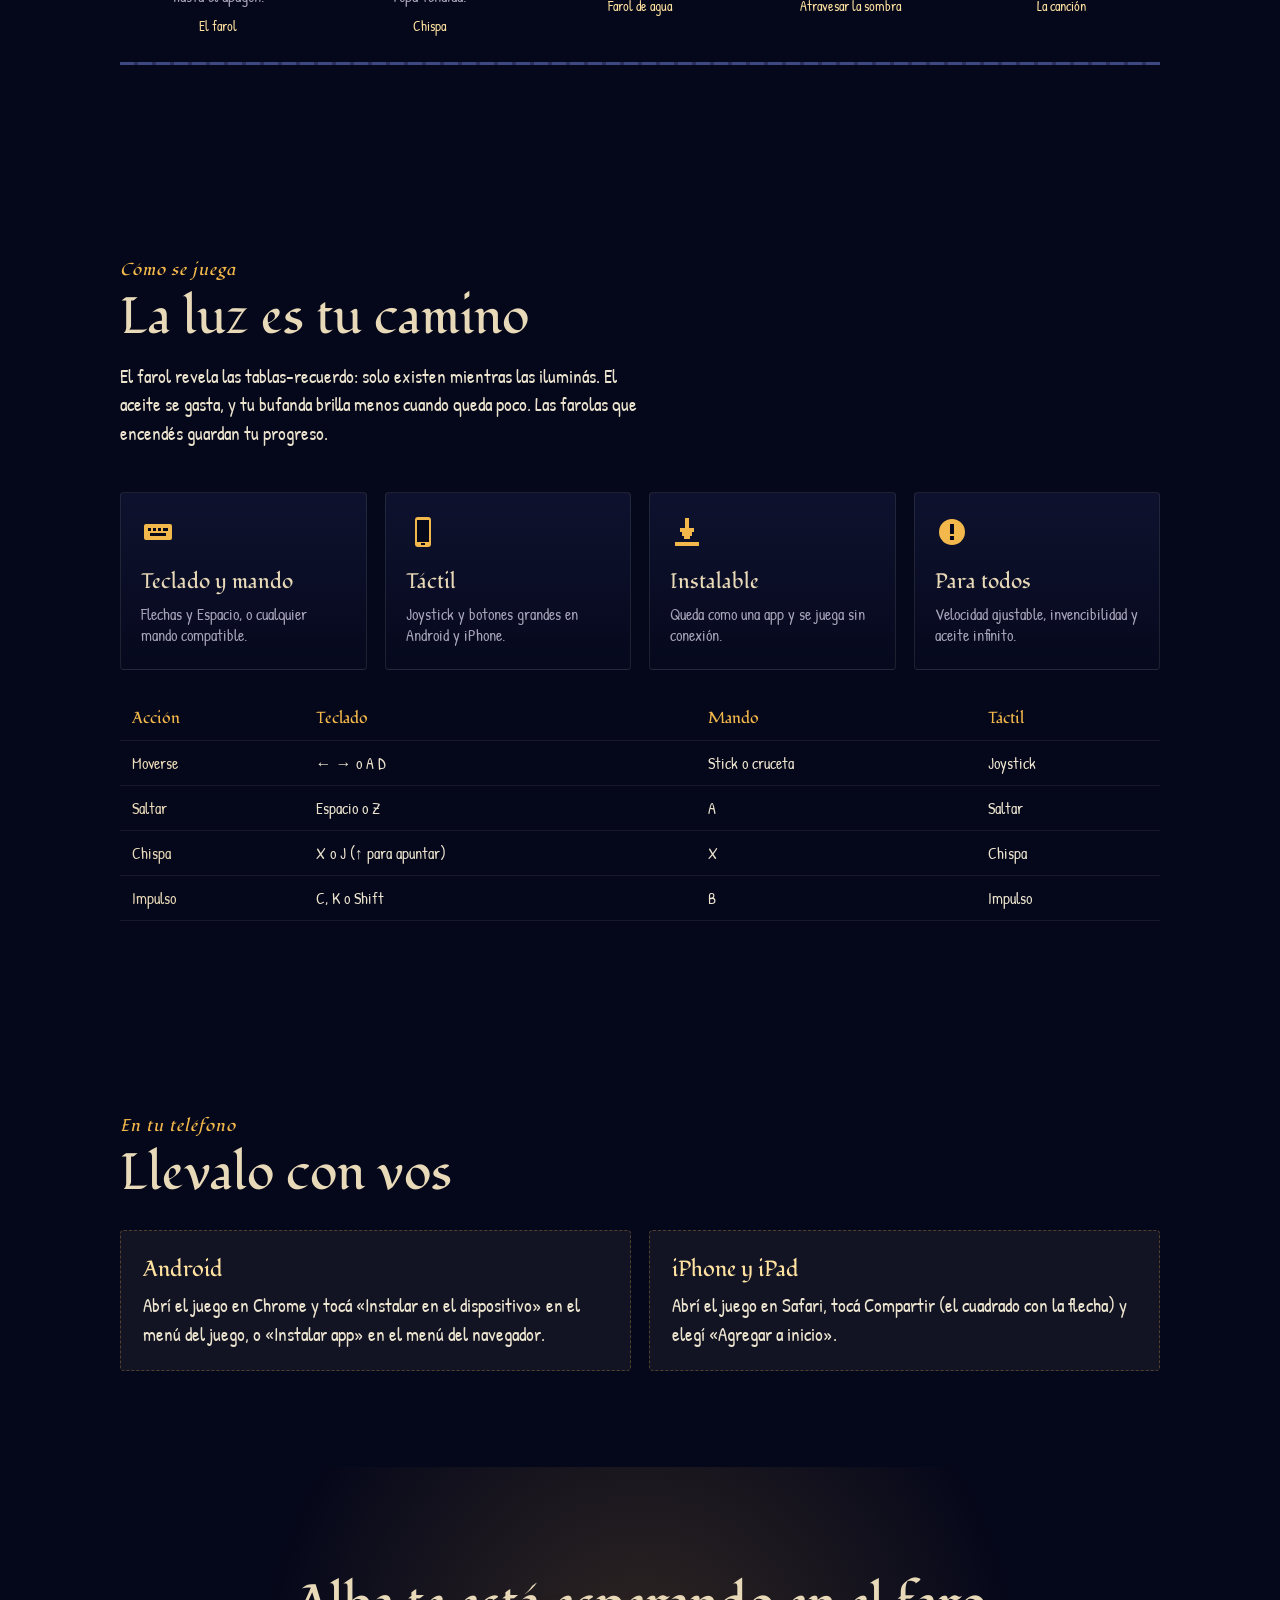
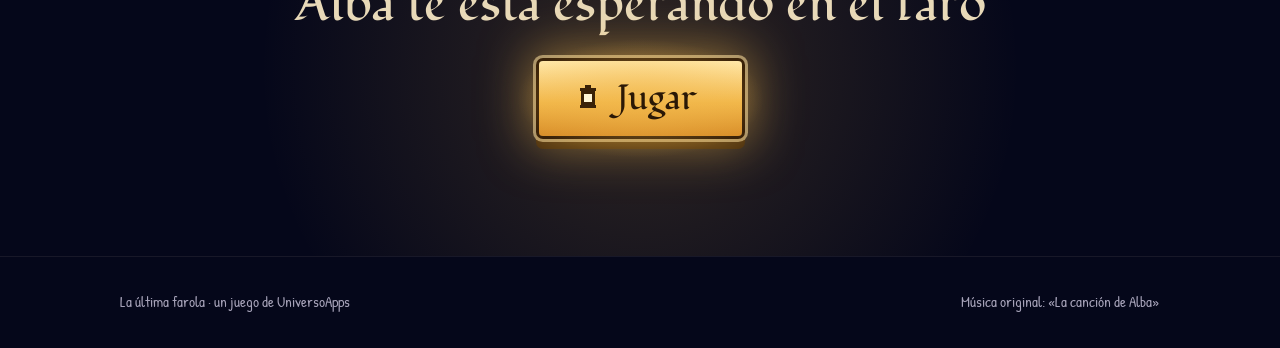
==== commit 1df61735: "Update index.html" ====
--- a/index.html
+++ b/index.html
@@ -9,6 +9,11 @@
 <meta property="og:title" content="La última farola">
 <meta property="og:description" content="Una ciudad se apaga. Tu abuela olvida. Vos tenés el farol.">
 <meta property="og:image" content="LaUltimaFarola/icon-512.png">
+<link rel="manifest" href="manifest.webmanifest">
+<meta name="mobile-web-app-capable" content="yes">
+<meta name="apple-mobile-web-app-capable" content="yes">
+<meta name="apple-mobile-web-app-status-bar-style" content="black-translucent">
+<meta name="apple-mobile-web-app-title" content="La última farola">
 <link rel="icon" type="image/png" href="LaUltimaFarola/icon-192.png">
 <link rel="apple-touch-icon" href="LaUltimaFarola/apple-touch-icon.png">
 <link rel="preconnect" href="https://fonts.googleapis.com">
@@ -373,6 +378,9 @@
     const io = new IntersectionObserver(es => es.forEach(e => { if (e.isIntersecting) { const i = [...acts].indexOf(e.target); setTimeout(() => e.target.classList.add('lit'), i * 260); io.unobserve(e.target); } }), { threshold: 0.4 });
     acts.forEach(a => io.observe(a));
   } else acts.forEach(a => a.classList.add('lit'));
+
+  // app instalable: la portada es la pantalla de inicio
+  if ('serviceWorker' in navigator && location.protocol === 'https:') navigator.serviceWorker.register('sw.js').catch(() => {});
 })();
 </script>
 </body>
